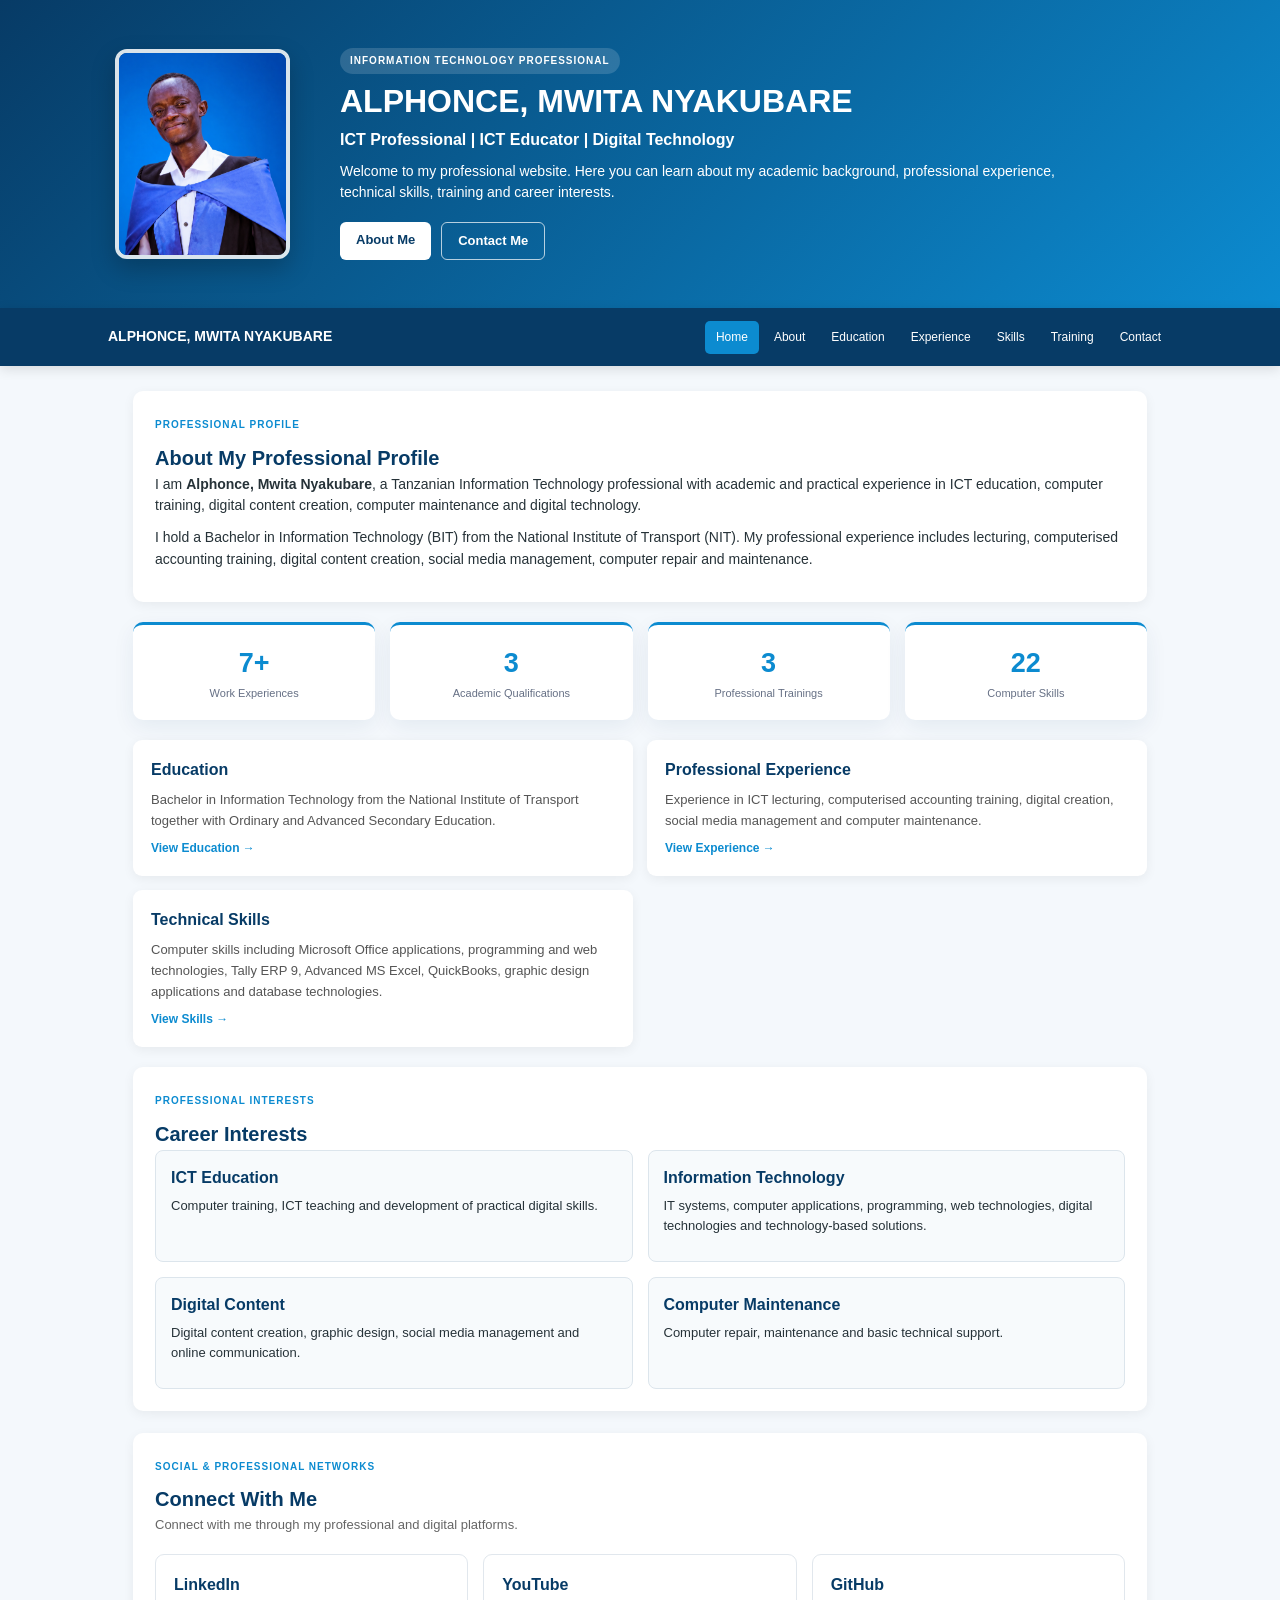
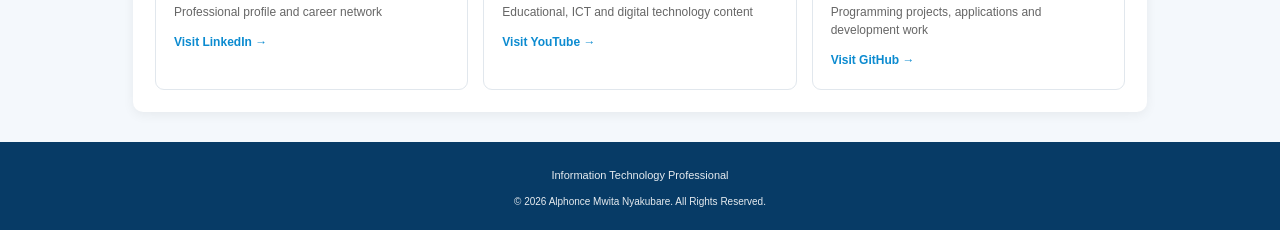
==== index.html @ f6e7d160 "Add files via upload" ====
<!DOCTYPE html>
<html lang="en">

<head>

    <meta charset="UTF-8">
    <meta name="viewport" content="width=device-width, initial-scale=1.0">

    <title>
        Alphonce, Mwita Nyakubare | ICT Professional
    </title>

    <link rel="stylesheet" href="style.css">

</head>


<body>


<header class="hero-header">

    <div class="profile-container">

        <img
            src="mine.png"
            alt="Alphonce Mwita Nyakubare"
            class="profile-photo"
        >

        <div class="profile-info">

            <span class="badge">
                INFORMATION TECHNOLOGY PROFESSIONAL
            </span>

            <h1>
                ALPHONCE, MWITA NYAKUBARE
            </h1>

            <p class="headline">
                ICT Professional | ICT Educator | Digital Technology
            </p>

            <p class="intro">
                Welcome to my professional website. Here you can learn about
                my academic background, professional experience, technical
                skills, training and career interests.
            </p>

            <div class="hero-buttons">

                <a href="about.html" class="btn">
                    About Me
                </a>

                <a href="contact.html" class="btn btn-outline">
                    Contact Me
                </a>

            </div>

        </div>

    </div>

</header>


<nav class="navbar">

    <div class="nav-container">

        <a href="index.html" class="logo">
            ALPHONCE, MWITA NYAKUBARE
        </a>

        <div class="nav-links">

            <a href="index.html" class="active">
                Home
            </a>

            <a href="about.html">
                About
            </a>

            <a href="education.html">
                Education
            </a>

            <a href="experience.html">
                Experience
            </a>

            <a href="skills.html">
                Skills
            </a>

            <a href="training.html">
                Training
            </a>

            <a href="contact.html">
                Contact
            </a>

        </div>

    </div>

</nav>


<main class="container">


    <!-- =========================================
         PROFESSIONAL PROFILE
         ========================================= -->

    <section class="section welcome">

        <span class="section-tag">
            PROFESSIONAL PROFILE
        </span>

        <h2>
            About My Professional Profile
        </h2>

        <p>
            I am <strong>Alphonce, Mwita Nyakubare</strong>, a Tanzanian
            Information Technology professional with academic and practical
            experience in ICT education, computer training, digital content
            creation, computer maintenance and digital technology.
        </p>

        <p>
            I hold a Bachelor in Information Technology (BIT) from the
            National Institute of Transport (NIT). My professional experience
            includes lecturing, computerised accounting training, digital
            content creation, social media management, computer repair and
            maintenance.
        </p>

    </section>


    <!-- =========================================
         PROFESSIONAL STATISTICS
         ========================================= -->

    <section class="stats-grid">


        <div class="stat-card">

            <div class="stat-number">
                7+
            </div>

            <div class="stat-label">
                Work Experiences
            </div>

        </div>


        <div class="stat-card">

            <div class="stat-number">
                3
            </div>

            <div class="stat-label">
                Academic Qualifications
            </div>

        </div>


        <div class="stat-card">

            <div class="stat-number">
                3
            </div>

            <div class="stat-label">
                Professional Trainings
            </div>

        </div>


        <div class="stat-card">

            <div class="stat-number">
                22
            </div>

            <div class="stat-label">
                Computer Skills
            </div>

        </div>


    </section>


    <!-- =========================================
         MAIN PROFESSIONAL AREAS
         ========================================= -->

    <section class="cards">


        <div class="card">

            <h3>
                Education
            </h3>

            <p>
                Bachelor in Information Technology from the National Institute
                of Transport together with Ordinary and Advanced Secondary
                Education.
            </p>

            <a href="education.html" class="text-link">
                View Education →
            </a>

        </div>


        <div class="card">

            <h3>
                Professional Experience
            </h3>

            <p>
                Experience in ICT lecturing, computerised accounting training,
                digital creation, social media management and computer
                maintenance.
            </p>

            <a href="experience.html" class="text-link">
                View Experience →
            </a>

        </div>


        <div class="card">

            <h3>
                Technical Skills
            </h3>

            <p>
                Computer skills including Microsoft Office applications,
                programming and web technologies, Tally ERP 9, Advanced
                MS Excel, QuickBooks, graphic design applications and
                database technologies.
            </p>

            <a href="skills.html" class="text-link">
                View Skills →
            </a>

        </div>


    </section>


    <!-- =========================================
         CAREER INTERESTS
         ========================================= -->

    <section class="section career-section">

        <span class="section-tag">
            PROFESSIONAL INTERESTS
        </span>

        <h2>
            Career Interests
        </h2>


        <div class="interest-grid">


            <div>

                <h3>
                    ICT Education
                </h3>

                <p>
                    Computer training, ICT teaching and development of
                    practical digital skills.
                </p>

            </div>


            <div>

                <h3>
                    Information Technology
                </h3>

                <p>
                    IT systems, computer applications, programming,
                    web technologies, digital technologies and
                    technology-based solutions.
                </p>

            </div>


            <div>

                <h3>
                    Digital Content
                </h3>

                <p>
                    Digital content creation, graphic design, social media
                    management and online communication.
                </p>

            </div>


            <div>

                <h3>
                    Computer Maintenance
                </h3>

                <p>
                    Computer repair, maintenance and basic technical support.
                </p>

            </div>


        </div>

    </section>


    <!-- =========================================
         CONNECT WITH ME
         ========================================= -->

    <section class="section connect-section">

        <span class="section-tag">
            SOCIAL & PROFESSIONAL NETWORKS
        </span>

        <h2>
            Connect With Me
        </h2>

        <p class="connect-intro">
            Connect with me through my professional and digital platforms.
        </p>


        <div class="connect-grid">


            <!-- LINKEDIN -->

            <a
                href="https://www.linkedin.com/in/Mwita Alphonce"
                target="_blank"
                rel="noopener noreferrer"
                class="connect-card"
            >

                <h3>
                    LinkedIn
                </h3>

                <p>
                    Professional profile and career network
                </p>

                <span class="connect-link">
                    Visit LinkedIn →
                </span>

            </a>


            <!-- YOUTUBE -->

            <a
                href="https://www.youtube.com/@"
                target="_blank"
                rel="noopener noreferrer"
                class="connect-card"
            >

                <h3>
                    YouTube
                </h3>

                <p>
                    Educational, ICT and digital technology content
                </p>

                <span class="connect-link">
                    Visit YouTube →
                </span>

            </a>


            <!-- GITHUB -->

            <a
                href="https://github.com/moreitproject"
                target="_blank"
                rel="noopener noreferrer"
                class="connect-card"
            >

                <h3>
                    GitHub
                </h3>

                <p>
                    Programming projects, applications and development work
                </p>

                <span class="connect-link">
                    Visit GitHub →
                </span>

            </a>


        </div>

    </section>


</main>


<footer>

    <div class="footer-content">

        <h3>
          
        </h3>

        <p>
            Information Technology Professional
        </p>

        <p class="copyright">
            © 2026 Alphonce Mwita Nyakubare.
            All Rights Reserved.
        </p>

    </div>

</footer>


</body>
</html>
---- style.css ----
* {
    box-sizing: border-box;
    margin: 0;
    padding: 0;
}


:root {

    --primary: #0c8bd0;

    --primary-dark: #073b66;

    --secondary: #00a6d6;

    --light: #f4f8fc;

    --white: #ffffff;

    --text: #263238;

    --muted: #667085;

    --border: #dce5ec;

    --shadow:
        0 7px 22px rgba(7, 59, 102, 0.07);
}


html {
    scroll-behavior: smooth;
}


body {

    font-family:
        Arial,
        Helvetica,
        sans-serif;

    background: var(--light);

    color: var(--text);

    line-height: 1.55;

    font-size: 14px;
}


/* ================================
   HEADINGS
================================ */

h1 {
    font-size: 30px;
}


h2 {
    font-size: 22px;
}


h3 {
    font-size: 16px;
}


h4 {
    font-size: 14px;
}


p {
    font-size: 14px;

    margin-bottom: 10px;
}


/* ================================
   MAIN HEADER
================================ */

.hero-header {

    background:
        linear-gradient(
            135deg,
            #073b66,
            #0c8bd0
        );

    color: white;

    padding: 48px 20px;
}


.profile-container {

    max-width: 1050px;

    margin: auto;

    display: grid;

    grid-template-columns: 190px 1fr;

    gap: 35px;

    align-items: center;
}


.profile-photo {

    width: 175px;

    height: 210px;

    object-fit: cover;

    border-radius: 12px;

    border: 4px solid rgba(255,255,255,0.85);

    box-shadow:
        0 10px 25px rgba(0,0,0,0.22);
}


.profile-info h1 {

    font-size: 32px;

    margin: 8px 0;

    line-height: 1.2;
}


.headline {

    font-size: 16px;

    font-weight: bold;

    margin-bottom: 8px;
}


.intro {

    max-width: 720px;

    font-size: 14px;
}


.badge {

    display: inline-block;

    padding: 5px 10px;

    border-radius: 20px;

    background:
        rgba(255,255,255,0.15);

    font-size: 10px;

    font-weight: bold;

    letter-spacing: 1px;
}


/* ================================
   BUTTONS
================================ */

.hero-buttons {

    margin-top: 18px;

    display: flex;

    gap: 10px;

    flex-wrap: wrap;
}


.btn {

    display: inline-block;

    background: white;

    color: var(--primary-dark);

    padding: 8px 16px;

    border-radius: 6px;

    text-decoration: none;

    font-size: 13px;

    font-weight: bold;

    transition: 0.3s;
}


.btn:hover {

    transform: translateY(-2px);

    box-shadow:
        0 6px 15px rgba(0,0,0,0.15);
}


.btn-outline {

    background: transparent;

    color: white;

    border:
        1px solid
        rgba(255,255,255,0.7);
}


/* ================================
   NAVIGATION
================================ */

.navbar {

    background:
        var(--primary-dark);

    position: sticky;

    top: 0;

    z-index: 1000;

    box-shadow:
        0 3px 12px
        rgba(0,0,0,0.12);
}


.nav-container {

    max-width: 1100px;

    margin: auto;

    min-height: 58px;

    padding:
        0 18px;

    display: flex;

    align-items: center;

    justify-content: space-between;

    gap: 15px;
}


.logo {

    color: white;

    font-size: 15px;

    font-weight: 700;

    text-decoration: none;

    white-space: nowrap;
}


.nav-links {

    display: flex;

    flex-wrap: wrap;

    justify-content: center;

    gap: 2px;
}


.nav-links a {

    color: white;

    text-decoration: none;

    padding:
        7px 10px;

    border-radius: 5px;

    font-size: 12px;

    transition: 0.3s;
}


.nav-links a:hover,
.nav-links a.active {

    background:
        var(--primary);
}


/* ================================
   CONTAINER
================================ */

.container {

    max-width: 1050px;

    margin: 30px auto;

    padding:
        0 18px;
}


/* ================================
   PAGE HEADER
================================ */

.page-header {

    background:
        linear-gradient(
            135deg,
            #073b66,
            #0c8bd0
        );

    color: white;

    padding: 42px 0;
}


.page-header h1 {

    font-size: 28px;

    margin:
        5px 0;
}


.page-header p {

    font-size: 13px;
}


.page-header .section-tag {

    color:
        #bcecff;
}


/* ================================
   SECTIONS
================================ */

.section {

    background:
        var(--white);

    border-radius: 12px;

    padding: 23px;

    margin-bottom: 20px;

    box-shadow:
        var(--shadow);
}


.section h2 {

    color:
        var(--primary-dark);

    margin:
        5px 0 14px;
}


.section-tag {

    display: inline-block;

    color:
        var(--primary);

    font-size: 10px;

    font-weight: bold;

    letter-spacing: 1.4px;
}


/* ================================
   STATS
================================ */

.stats-grid {

    display: grid;

    grid-template-columns:
        repeat(4, 1fr);

    gap: 15px;

    margin-bottom: 20px;
}


.stat-card {

    background:
        white;

    padding: 18px 10px;

    text-align: center;

    border-radius: 10px;

    box-shadow:
        var(--shadow);

    border-top:
        3px solid
        var(--primary);
}


.stat-number {

    font-size: 27px;

    color:
        var(--primary);

    font-weight: 800;
}


.stat-label {

    color:
        var(--muted);

    font-size: 11px;
}


/* ================================
   CARDS
================================ */

.cards {

    display: grid;

    grid-template-columns:
        repeat(
            auto-fit,
            minmax(220px, 1fr)
        );

    gap: 16px;

    margin-bottom: 20px;
}


.card {

    background:
        white;

    padding: 20px;

    border-radius: 11px;

    box-shadow:
        var(--shadow);

    transition: 0.3s;
}


.card:hover {

    transform:
        translateY(-3px);

    box-shadow:
        0 12px 28px
        rgba(7,59,102,0.11);
}


.card h3 {

    color:
        var(--primary-dark);

    margin-bottom: 6px;

    font-size: 16px;
}


.card p {

    font-size: 13px;
}


.text-link {

    display: inline-block;

    margin-top: 7px;

    color:
        var(--primary);

    text-decoration: none;

    font-weight: bold;

    font-size: 12px;
}


/* ================================
   CAREER INTERESTS
================================ */

.interest-grid {

    display: grid;

    grid-template-columns:
        repeat(2, 1fr);

    gap: 15px;
}


.interest-grid > div {

    padding: 15px;

    background:
        #f7fafc;

    border:
        1px solid
        var(--border);

    border-radius: 8px;
}


.interest-grid h3 {

    color:
        var(--primary-dark);

    margin-bottom: 5px;
}


.interest-grid p {

    font-size: 13px;
}


/* ================================
   ABOUT
================================ */

.about-layout {

    display: grid;

    grid-template-columns:
        240px 1fr;

    gap: 20px;

    align-items: stretch;
}


.about-photo {

    background:
        white;

    border-radius: 12px;

    padding: 18px;

    box-shadow:
        var(--shadow);

    display: flex;

    align-items: center;

    justify-content: center;
}


.about-photo img {

    width: 100%;

    max-width: 205px;

    border-radius: 10px;

    object-fit: cover;
}


.about-text {

    margin: 0;
}


/* ================================
   PERSONAL INFORMATION
================================ */

.info-grid {

    display: grid;

    grid-template-columns:
        repeat(2, 1fr);

    gap: 10px;
}


.info-item {

    padding: 12px;

    background:
        #f7fafc;

    border:
        1px solid
        var(--border);

    border-radius: 7px;
}


.info-item span {

    display: block;

    color:
        var(--muted);

    font-size: 10px;

    margin-bottom: 2px;
}


.info-item strong {

    color:
        var(--primary-dark);

    font-size: 12px;
}


/* ================================
   TABLES
================================ */

.table-wrapper {

    width: 100%;

    overflow-x: auto;
}


table {

    width: 100%;

    border-collapse:
        collapse;

    margin-top: 8px;

    min-width: 600px;

    font-size: 12px;
}


th,
td {

    padding:
        7px 9px;

    border:
        1px solid
        #d9e1e7;

    text-align:
        left;

    vertical-align:
        middle;
}


th {

    background:
        var(--primary-dark);

    color:
        white;

    font-size: 11px;

    font-weight: 600;

    white-space:
        nowrap;
}


td {

    color:
        #374151;
}


tbody tr:nth-child(even) {

    background:
        #f7fafc;
}


tbody tr:hover {

    background:
        #eef7fc;
}


/* ================================
   LANGUAGE
================================ */

.language-row {

    display: grid;

    grid-template-columns:
        140px 1fr;

    padding:
        12px 0;

    border-bottom:
        1px solid
        var(--border);

    gap: 15px;
}


.language-level {

    display: flex;

    gap: 7px;

    flex-wrap: wrap;
}


.language-level span {

    background:
        #eaf6fc;

    color:
        var(--primary-dark);

    padding:
        4px 8px;

    border-radius:
        15px;

    font-size:
        10px;
}


/* ================================
   SKILLS
================================ */

.skill-grid {

    display: grid;

    grid-template-columns:
        repeat(3, 1fr);

    gap: 15px;
}


.skill-card {

    background:
        #f7fafc;

    border:
        1px solid
        var(--border);

    padding:
        15px;

    border-radius:
        8px;
}


.skill-top {

    display: flex;

    justify-content:
        space-between;

    gap: 8px;

    margin-bottom:
        10px;
}


.skill-top h3 {

    font-size:
        13px;

    color:
        var(--primary-dark);
}


.skill-top span {

    color:
        var(--primary);

    font-size:
        10px;

    font-weight:
        bold;
}


.progress {

    width: 100%;

    height: 7px;

    background:
        #dfe8ee;

    border-radius:
        20px;

    overflow:
        hidden;
}


.progress-bar {

    height: 100%;

    background:
        linear-gradient(
            90deg,
            var(--primary-dark),
            var(--primary)
        );

    border-radius:
        20px;
}


/* ================================
   CONTACT
================================ */

.contact-grid {

    display: grid;

    grid-template-columns:
        1fr 1fr;

    gap: 20px;
}


.contact-grid .section {

    margin-bottom: 0;
}


.contact-item {

    padding:
        11px 0;

    border-bottom:
        1px solid
        var(--border);
}


.contact-item span {

    display: block;

    color:
        var(--muted);

    font-size:
        10px;
}


.contact-item strong {

    display: block;

    font-size:
        13px;
}


.contact-item a {

    color:
        var(--primary);

    text-decoration:
        none;
}


/* ================================
   FORM
================================ */

form {

    margin-top:
        15px;
}


label {

    display: block;

    font-weight:
        bold;

    margin:
        11px 0 5px;

    color:
        var(--primary-dark);

    font-size:
        12px;
}


input,
textarea {

    width: 100%;

    padding:
        9px 11px;

    border:
        1px solid
        #cbd6de;

    border-radius:
        6px;

    font-size:
        12px;

    font-family:
        inherit;

    outline:
        none;
}


input:focus,
textarea:focus {

    border-color:
        var(--primary);

    box-shadow:
        0 0 0 2px
        rgba(12,139,208,0.1);
}


textarea {

    min-height:
        120px;

    resize:
        vertical;
}


.form-buttons {

    display:
        flex;

    gap:
        8px;

    margin-top:
        12px;
}


button {

    border:
        none;

    padding:
        9px 16px;

    border-radius:
        6px;

    cursor:
        pointer;

    font-size:
        12px;

    font-weight:
        bold;
}


.submit {

    background:
        var(--primary);

    color:
        white;
}


.submit:hover {

    background:
        var(--primary-dark);
}


.reset {

    background:
        #e5e7eb;

    color:
        #333;
}


/* ================================
   FOOTER
================================ */

footer {

    background:
        var(--primary-dark);

    color:
        white;

    text-align:
        center;

    padding:
        25px 15px;

    margin-top:
        40px;
}


.footer-content h3 {

    font-size:
        15px;

    margin-bottom:
        4px;
}


.footer-content p {

    font-size:
        11px;

    opacity:
        0.9;
}


.copyright {

    margin-top:
        10px;

    font-size:
        10px !important;
}


/* ================================
   TABLET
================================ */

@media (max-width: 900px) {

    .profile-container {

        grid-template-columns:
            1fr;

        text-align:
            center;

        justify-items:
            center;
    }


    .profile-info {

        max-width:
            750px;
    }


    .profile-info h1 {

        font-size:
            28px;
    }


    .stats-grid {

        grid-template-columns:
            repeat(2, 1fr);
    }


    .skill-grid {

        grid-template-columns:
            1fr;
    }


    .about-layout {

        grid-template-columns:
            1fr;
    }


    .about-photo img {

        max-width:
            200px;
    }


    .contact-grid {

        grid-template-columns:
            1fr;
    }

}


/* ================================
   MOBILE
================================ */

@media (max-width: 650px) {

    .hero-header {

        padding:
            35px 15px;
    }


    .profile-photo {

        width:
            150px;

        height:
            180px;
    }


    .profile-info h1 {

        font-size:
            23px;
    }


    .headline {

        font-size:
            13px;
    }


    .intro {

        font-size:
            12px;
    }


    .nav-container {

        flex-direction:
            column;

        padding:
            9px;
    }


    .logo {

        font-size:
            13px;
    }


    .nav-links a {

        font-size:
            11px;

        padding:
            6px 7px;
    }


    .container {

        margin-top:
            22px;

        padding:
            0 12px;
    }


    .section {

        padding:
            17px;
    }


    .section h2 {

        font-size:
            19px;
    }


    .page-header {

        padding:
            35px 0;
    }


    .page-header h1 {

        font-size:
            25px;
    }


    .stats-grid {

        grid-template-columns:
            1fr 1fr;

        gap:
            10px;
    }


    .stat-card {

        padding:
            15px 8px;
    }


    .stat-number {

        font-size:
            24px;
    }


    .stat-label {

        font-size:
            10px;
    }


    .info-grid {

        grid-template-columns:
            1fr;
    }


    .language-row {

        grid-template-columns:
            1fr;

        gap:
            7px;
    }


    .interest-grid {

        grid-template-columns:
            1fr;
    }


    .contact-grid {

        grid-template-columns:
            1fr;
    }


    .form-buttons {

        flex-direction:
            column;
    }


    .form-buttons button {

        width:
            100%;
    }


    table {

        font-size:
            11px;
    }


    th,
    td {

        padding:
            6px 7px;
    }

}


/* ================================
   VERY SMALL SCREEN
================================ */

@media (max-width: 430px) {

    .stats-grid {

        grid-template-columns:
            1fr;
    }


    .profile-info h1 {

        font-size:
            21px;
    }


    .logo {

        font-size:
            12px;
    }


    .nav-links {

        gap:
            1px;
    }


    .nav-links a {

        font-size:
            10px;

        padding:
            5px;
    }

}

/* =========================================
   SKILLS PAGE
   ========================================= */

.skill-grid {
    display: grid;
    grid-template-columns: repeat(3, 1fr);
    gap: 14px;
    margin-top: 18px;
}

.skill-card {
    background: #ffffff;
    border: 1px solid #e1e7ed;
    border-radius: 8px;
    padding: 15px 16px;
    transition: 0.2s ease;
}

.skill-card:hover {
    transform: translateY(-2px);
    box-shadow: 0 5px 15px rgba(0, 0, 0, 0.07);
}

.skill-top {
    display: flex;
    justify-content: space-between;
    align-items: center;
    gap: 10px;
}

.skill-top h3 {
    font-size: 14px;
    font-weight: 600;
    color: #073b66;
    margin: 0;
}

.skill-top span {
    font-size: 11px;
    color: #0c8bd0;
    font-weight: 600;
    white-space: nowrap;
}

.progress {
    width: 100%;
    height: 5px;
    background: #e9eef3;
    border-radius: 10px;
    overflow: hidden;
    margin-top: 10px;
}

.progress-bar {
    height: 100%;
    background: #0c8bd0;
    border-radius: 10px;
}


/* =========================================
   SECTION
   ========================================= */

.section {
    background: #ffffff;
    padding: 22px;
    margin-bottom: 20px;
    border-radius: 10px;
    box-shadow: 0 3px 12px rgba(0, 0, 0, 0.06);
}

.section h2 {
    font-size: 20px;
    color: #073b66;
    margin: 6px 0 0;
}

.section-tag {
    display: inline-block;
    font-size: 10px;
    font-weight: 700;
    letter-spacing: 1px;
    color: #0c8bd0;
    margin-bottom: 4px;
}


/* =========================================
   PROFESSIONAL CARDS
   ========================================= */

.cards {
    display: grid;
    grid-template-columns: repeat(2, 1fr);
    gap: 14px;
    margin-bottom: 20px;
}

.card {
    background: #ffffff;
    padding: 18px;
    border-radius: 9px;
    box-shadow: 0 3px 12px rgba(0, 0, 0, 0.06);
}

.card h3 {
    font-size: 16px;
    color: #073b66;
    margin-bottom: 7px;
}

.card p {
    font-size: 13px;
    line-height: 1.6;
    color: #555;
    margin: 0;
}


/* =========================================
   HEADER
   ========================================= */

.page-header {
    padding: 24px 15px;
}

.page-header h1 {
    font-size: 28px;
    margin: 5px 0;
}

.page-header p {
    font-size: 13px;
}


/* =========================================
   NAVIGATION
   ========================================= */

.navbar {
    background: #073b66;
}

.nav-container {
    max-width: 1100px;
    margin: auto;
    padding: 10px 18px;
    display: flex;
    align-items: center;
    justify-content: space-between;
    gap: 20px;
}

.logo {
    color: #ffffff;
    text-decoration: none;
    font-size: 14px;
    font-weight: 700;
    white-space: nowrap;
}

.nav-links {
    display: flex;
    align-items: center;
    gap: 4px;
    flex-wrap: wrap;
    justify-content: flex-end;
}

.nav-links a {
    color: #ffffff;
    text-decoration: none;
    padding: 7px 11px;
    border-radius: 5px;
    font-size: 12px;
    transition: 0.2s ease;
}

.nav-links a:hover,
.nav-links a.active {
    background: #0c8bd0;
}


/* =========================================
   MAIN CONTAINER
   ========================================= */

.container {
    max-width: 1050px;
    margin: 25px auto;
    padding: 0 18px;
}


/* =========================================
   FOOTER
   ========================================= */

footer {
    background: #073b66;
    color: #ffffff;
    text-align: center;
    padding: 20px 15px;
    margin-top: 30px;
}

.footer-content h3 {
    font-size: 15px;
    margin-bottom: 5px;
}

.copyright {
    font-size: 11px;
    margin: 0;
}


/* =========================================
   RESPONSIVE DESIGN
   ========================================= */

@media (max-width: 800px) {

    .skill-grid {
        grid-template-columns: repeat(2, 1fr);
    }

    .nav-container {
        flex-direction: column;
        align-items: center;
    }

    .nav-links {
        justify-content: center;
    }

}


@media (max-width: 600px) {

    .skill-grid {
        grid-template-columns: 1fr;
    }

    .cards {
        grid-template-columns: 1fr;
    }

    .page-header h1 {
        font-size: 24px;
    }

    .section {
        padding: 17px;
    }

    .skill-card {
        padding: 13px;
    }

    .skill-top h3 {
        font-size: 13px;
    }

    .logo {
        font-size: 12px;
    }

}


/* =========================================
   CONNECT WITH ME
   ========================================= */

.connect-section {
    margin-top: 22px;
}

.connect-intro {
    font-size: 13px;
    color: #666;
    margin-bottom: 18px;
}

.connect-grid {
    display: grid;
    grid-template-columns: repeat(3, 1fr);
    gap: 15px;
}

.connect-card {
    display: block;
    text-decoration: none;
    background: #ffffff;
    border: 1px solid #e1e7ed;
    border-radius: 9px;
    padding: 18px;
    transition: 0.2s ease;
}

.connect-card:hover {
    transform: translateY(-3px);
    box-shadow: 0 5px 15px rgba(0, 0, 0, 0.08);
    border-color: #0c8bd0;
}

.connect-card h3 {
    color: #073b66;
    font-size: 16px;
    margin-bottom: 6px;
}

.connect-card p {
    color: #666;
    font-size: 12px;
    line-height: 1.5;
    margin-bottom: 10px;
}

.connect-link {
    color: #0c8bd0;
    font-size: 12px;
    font-weight: 600;
}


/* =========================================
   CONNECT RESPONSIVE
   ========================================= */

@media (max-width: 700px) {

    .connect-grid {
        grid-template-columns: 1fr;
    }

}
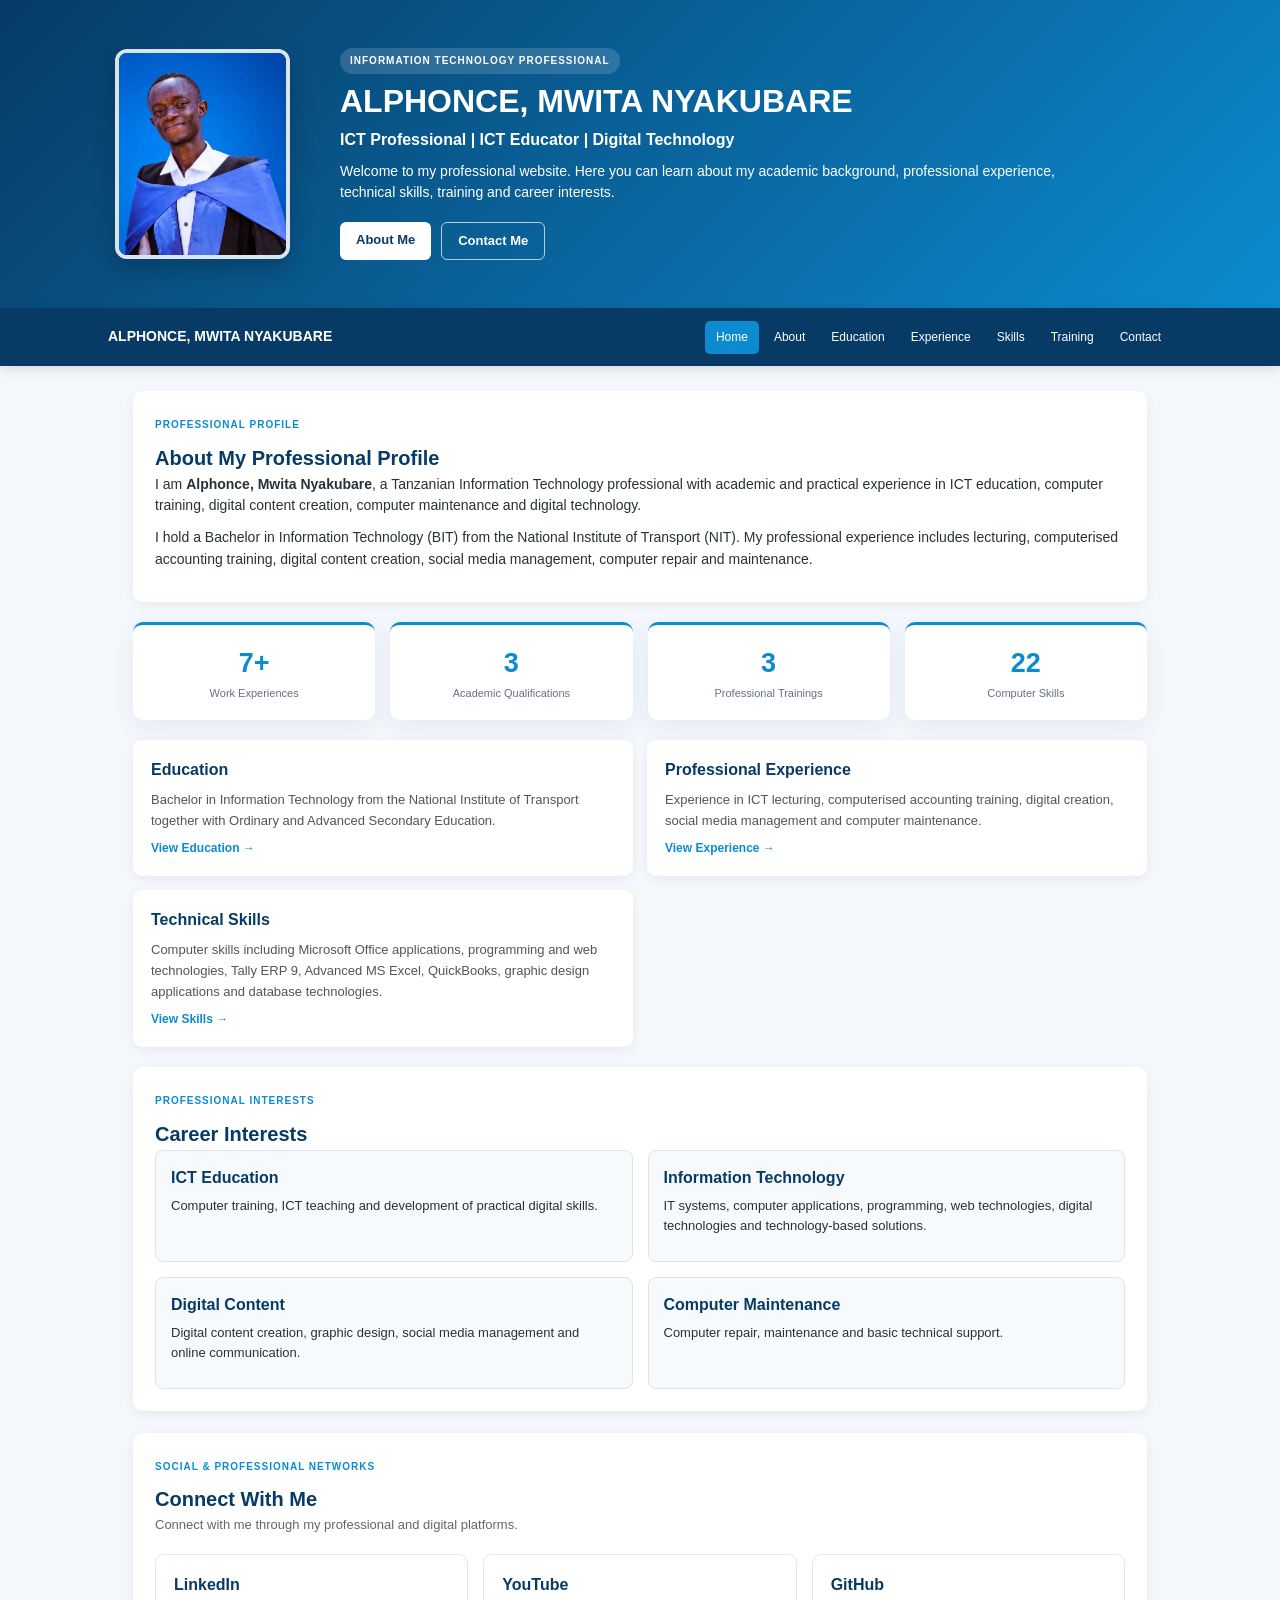
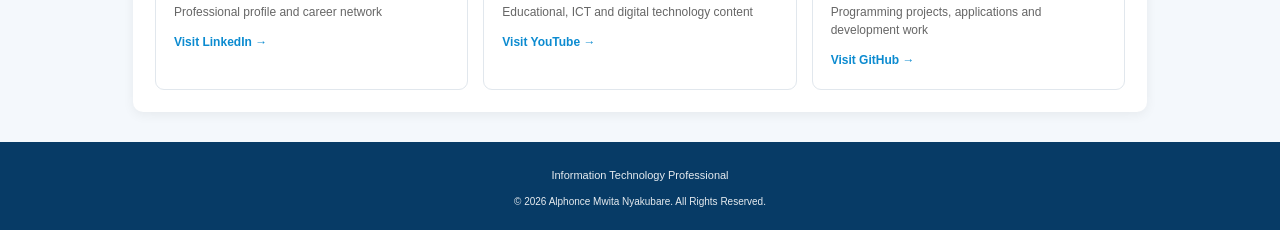
==== commit 95dcdba4: "Change profile photo format from PNG to WEBP" ====
--- a/index.html
+++ b/index.html
@@ -23,7 +23,7 @@
     <div class="profile-container">
 
         <img
-            src="mine.png"
+            src="mine.webp"
             alt="Alphonce Mwita Nyakubare"
             class="profile-photo"
         >
@@ -481,4 +481,4 @@
 
 
 </body>
-</html>+</html>
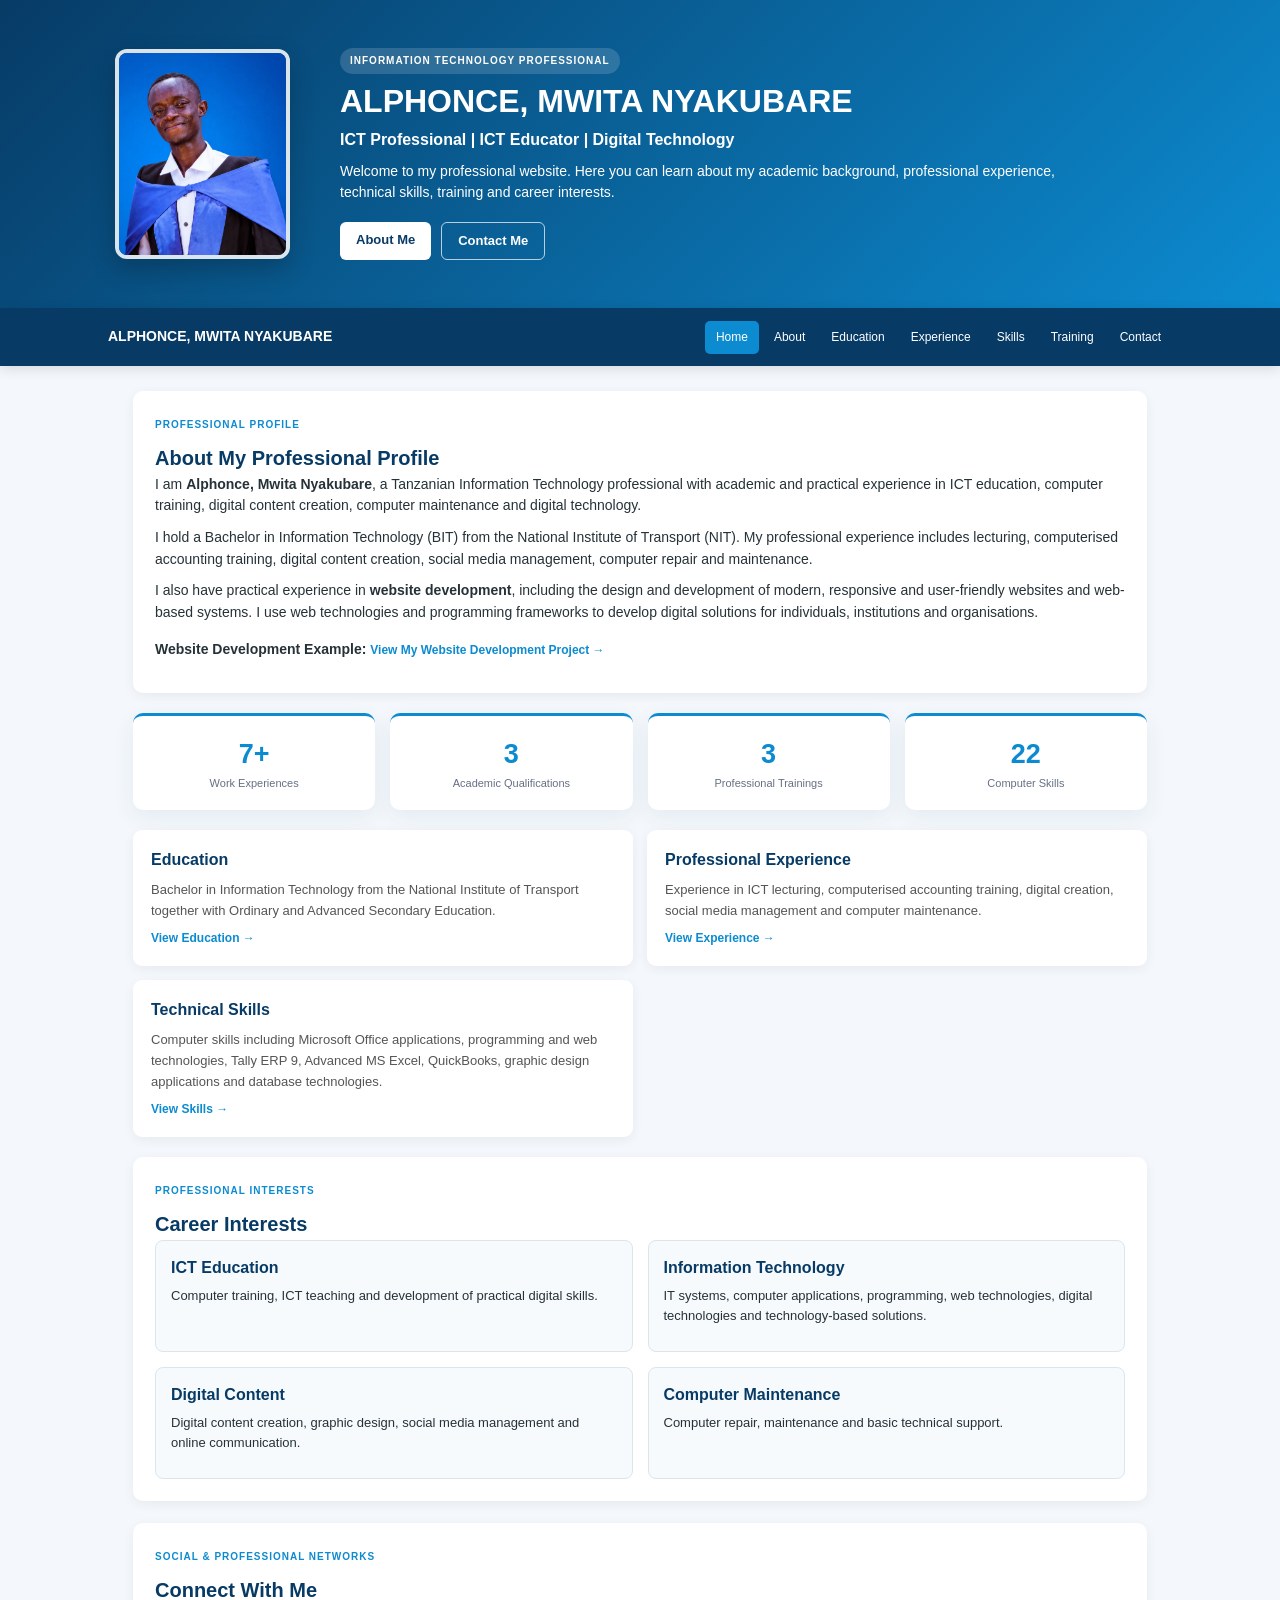
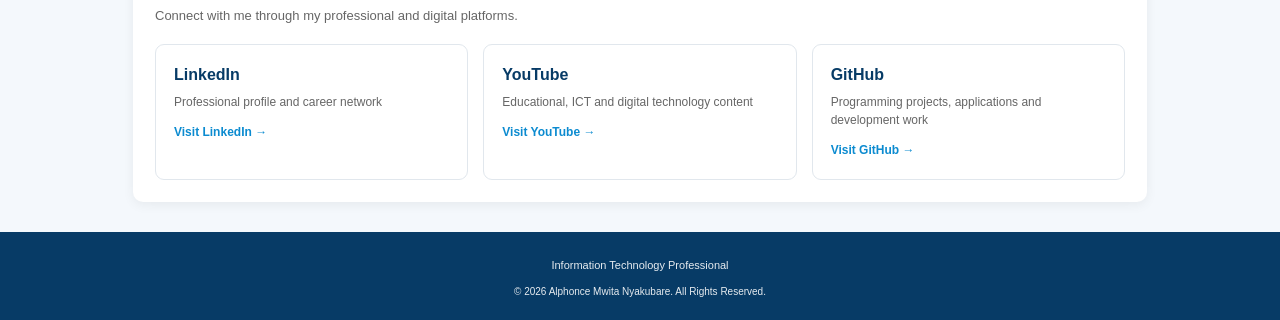
==== commit 04fce317: "Enhance index.html with website development details Added experience in website development and a pr" ====
--- a/index.html
+++ b/index.html
@@ -144,6 +144,26 @@
             maintenance.
         </p>
 
+        <p>
+            I also have practical experience in <strong>website development</strong>,
+            including the design and development of modern, responsive and
+            user-friendly websites and web-based systems. I use web
+            technologies and programming frameworks to develop digital
+            solutions for individuals, institutions and organisations.
+        </p>
+
+        <p>
+            <strong>Website Development Example:</strong>
+            <a
+                href="https://msimbazi.netlify.app/"
+                target="_blank"
+                rel="noopener noreferrer"
+                class="text-link"
+            >
+                View My Website Development Project →
+            </a>
+        </p>
+
     </section>
 
 
